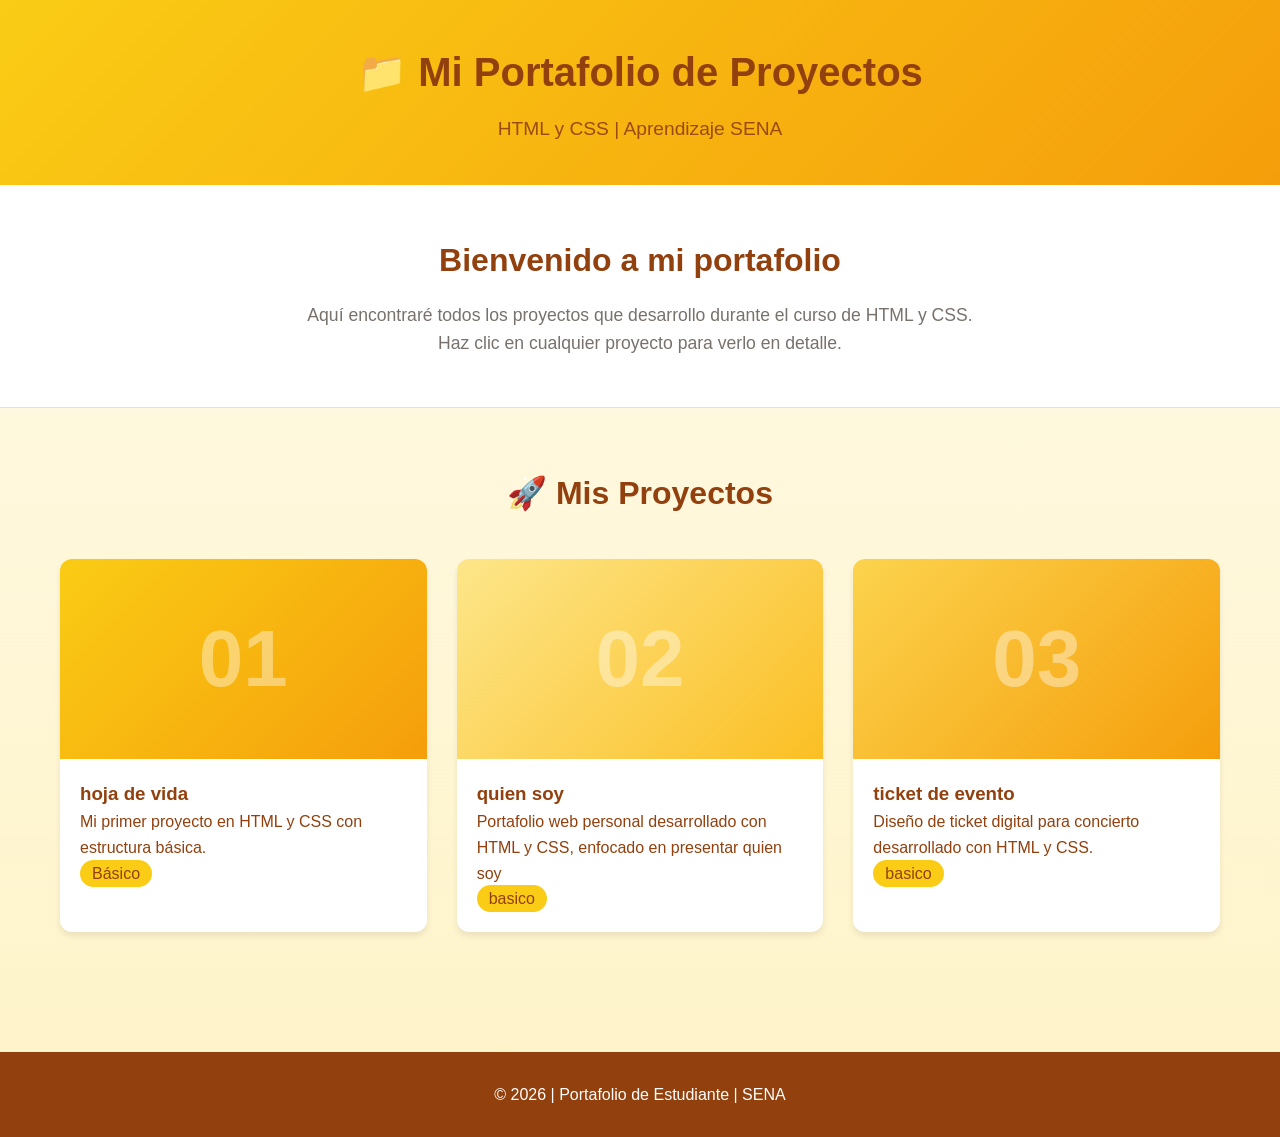
==== index.html @ f0815f57 "Add files via upload" ====
<!DOCTYPE html>
<html lang="es">
<head>
    <meta charset="UTF-8">
    <meta name="viewport" content="width=device-width, initial-scale=1.0">
    <title>Mis Proyectos | Portafolio de Estudiante</title>
    <link rel="stylesheet" href="styles.css">
</head>
<body>
    <!-- Header / Encabezado -->
    <header class="header">
        <div class="container">
            <h1 class="titulo">📁 Mi Portafolio de Proyectos</h1>
            <p class="subtitulo">HTML y CSS | Aprendizaje SENA</p>
        </div>
    </header>

    <!-- Sección Hero - Presentación -->
    <section class="hero">
        <div class="container">
            <h2>Bienvenido a mi portafolio</h2>
            <p>Aquí encontraré todos los proyectos que desarrollo durante el curso de HTML y CSS.</p>
            <p>Haz clic en cualquier proyecto para verlo en detalle.</p>
        </div>
    </section>

    <!-- Galería de Proyectos -->
    <main class="main">
        <div class="container">
            <h2 class="section-title">🚀 Mis Proyectos</h2>

            <div class="galeria">
                <!-- hoja de vida -->
                

                <a href="./proyectos/hoja de vida1/" class="proyecto-card">
                    <div class="proyecto-imagen proyecto-1">
                        <span class="numero-proyecto">01</span>
                        <div class="overlay">
                            <span class="ver-mas">Ver Proyecto →</span>
                        </div>
                    </div>
                    <div class="proyecto-info">
                        <h3>hoja de vida</h3>
                        <p>Mi primer proyecto en HTML y CSS con estructura básica.</p>
                        <span class="etiqueta">Básico</span>
                    </div>
                </a>

                <!-- quien soy -->
                <a href="./proyectos/quien soy1/" class="proyecto-card">
                    <div class="proyecto-imagen proyecto-2">
                        <span class="numero-proyecto">02</span>
                        <div class="overlay">
                            <span class="ver-mas">Ver Proyecto →</span>
                        </div>
                    </div>
                    <div class="proyecto-info">
                        <h3>quien soy</h3>
                        <p>Portafolio web personal desarrollado con HTML y CSS, enfocado en presentar quien soy</p>
                        <span class="etiqueta">basico</span>
                    </div>
                </a>

                <!-- ticket de evento -->
                <a href="./proyectos/ticket evento1/" class="proyecto-card">
                    <div class="proyecto-imagen proyecto-3">
                        <span class="numero-proyecto">03</span>
                        <div class="overlay">
                            <span class="ver-mas">Ver Proyecto →</span>
                        </div>
                    </div>
                    <div class="proyecto-info">
                        <h3>ticket de evento</h3>
                        <p>Diseño de ticket digital para concierto desarrollado con HTML y CSS.</p>
                        <span class="etiqueta">basico</span>
                    </div>
                </a>

               

                <!-- Agregar más proyectos copiando el bloque anterior -->
            </div>
        </div>
    </main>

    <!-- Footer -->
    <footer class="footer">
        <div class="container">
            <p>&copy; 2026 | Portafolio de Estudiante | SENA</p>
        </div>
    </footer>
</body>
</html>
---- styles.css ----
:root {
    --primary: #FACC15;   /* amarillo principal */
    --secondary: #FDE68A; /* amarillo claro */
    --accent: #F59E0B;    /* amarillo más fuerte */
    --dark: #92400E;      /* marrón oscuro */
    --light: #FFFBEB;     /* fondo crema */
    --white: #ffffff;
    --gray: #78716C;      /* gris cálido */
}

/* Reset básico */
* {
    margin: 0;
    padding: 0;
    box-sizing: border-box;
}

body {
    font-family: 'Segoe UI', Tahoma, Geneva, Verdana, sans-serif;
    line-height: 1.6;
    color: var(--dark);
    background: linear-gradient(to bottom, #FFFBEB, #FEF3C7);
}

/* Contenedor central */
.container {
    max-width: 1200px;
    margin: 0 auto;
    padding: 0 20px;
}

/* HEADER */
.header {
    background: linear-gradient(135deg, #FACC15, #F59E0B);
    color: var(--dark);
    padding: 40px 0;
    text-align: center;
    box-shadow: 0 4px 6px rgba(0, 0, 0, 0.1);
}

.header .titulo {
    font-size: 2.5rem;
    margin-bottom: 10px;
}

.header .subtitulo {
    font-size: 1.2rem;
    opacity: 0.9;
}

/* HERO */
.hero {
    background: var(--white);
    padding: 50px 0;
    text-align: center;
    border-bottom: 1px solid #FDE68A;
}

.hero h2 {
    font-size: 2rem;
    color: var(--dark);
    margin-bottom: 15px;
}

.hero p {
    font-size: 1.1rem;
    color: var(--gray);
}

/* MAIN */
.main {
    padding: 60px 0;
}

.section-title {
    font-size: 2rem;
    text-align: center;
    margin-bottom: 40px;
    color: var(--dark);
}

/* GALERÍA */
.galeria {
    display: grid;
    grid-template-columns: repeat(auto-fit, minmax(280px, 1fr));
    gap: 30px;
}

/* TARJETAS */
.proyecto-card {
    background: var(--white);
    border-radius: 12px;
    overflow: hidden;
    box-shadow: 0 4px 6px rgba(0, 0, 0, 0.08);
    transition: transform 0.3s ease, box-shadow 0.3s ease;
    text-decoration: none;
    color: inherit;
}

.proyecto-card:hover {
    transform: translateY(-8px);
    box-shadow: 0 12px 24px rgba(0, 0, 0, 0.12);
}

/* IMÁGENES */
.proyecto-imagen {
    position: relative;
    height: 200px;
    display: flex;
    align-items: center;
    justify-content: center;
}

/* Nuevos gradientes */
.proyecto-1 {
    background: linear-gradient(135deg, #FACC15, #F59E0B);
}

.proyecto-2 {
    background: linear-gradient(135deg, #FDE68A, #FBBF24);
}

.proyecto-3 {
    background: linear-gradient(135deg, #FCD34D, #F59E0B);
}

.proyecto-4 {
    background: linear-gradient(135deg, #FEF3C7, #FACC15);
}

/* Número */
.numero-proyecto {
    font-size: 5rem;
    font-weight: bold;
    color: rgba(255, 255, 255, 0.4);
}

/* Overlay */
.overlay {
    position: absolute;
    width: 100%;
    height: 100%;
    background: rgba(245, 158, 11, 0.8);
    display: flex;
    align-items: center;
    justify-content: center;
    opacity: 0;
}

.proyecto-card:hover .overlay {
    opacity: 1;
}

.ver-mas {
    color: var(--white);
    font-size: 1.2rem;
    font-weight: bold;
}

/* INFO */
.proyecto-info {
    padding: 20px;
}

.etiqueta {
    background: var(--primary);
    color: var(--dark);
    padding: 5px 12px;
    border-radius: 20px;
}

/* FOOTER */
.footer {
    background: #92400E;
    color: var(--white);
    text-align: center;
    padding: 30px 0;
    margin-top: 60px;
}

/* RESPONSIVE */
@media (max-width: 768px) {
    .header .titulo {
        font-size: 1.8rem;
    }

    .hero h2 {
        font-size: 1.5rem;
    }

    .galeria {
        grid-template-columns: 1fr;
    }
}
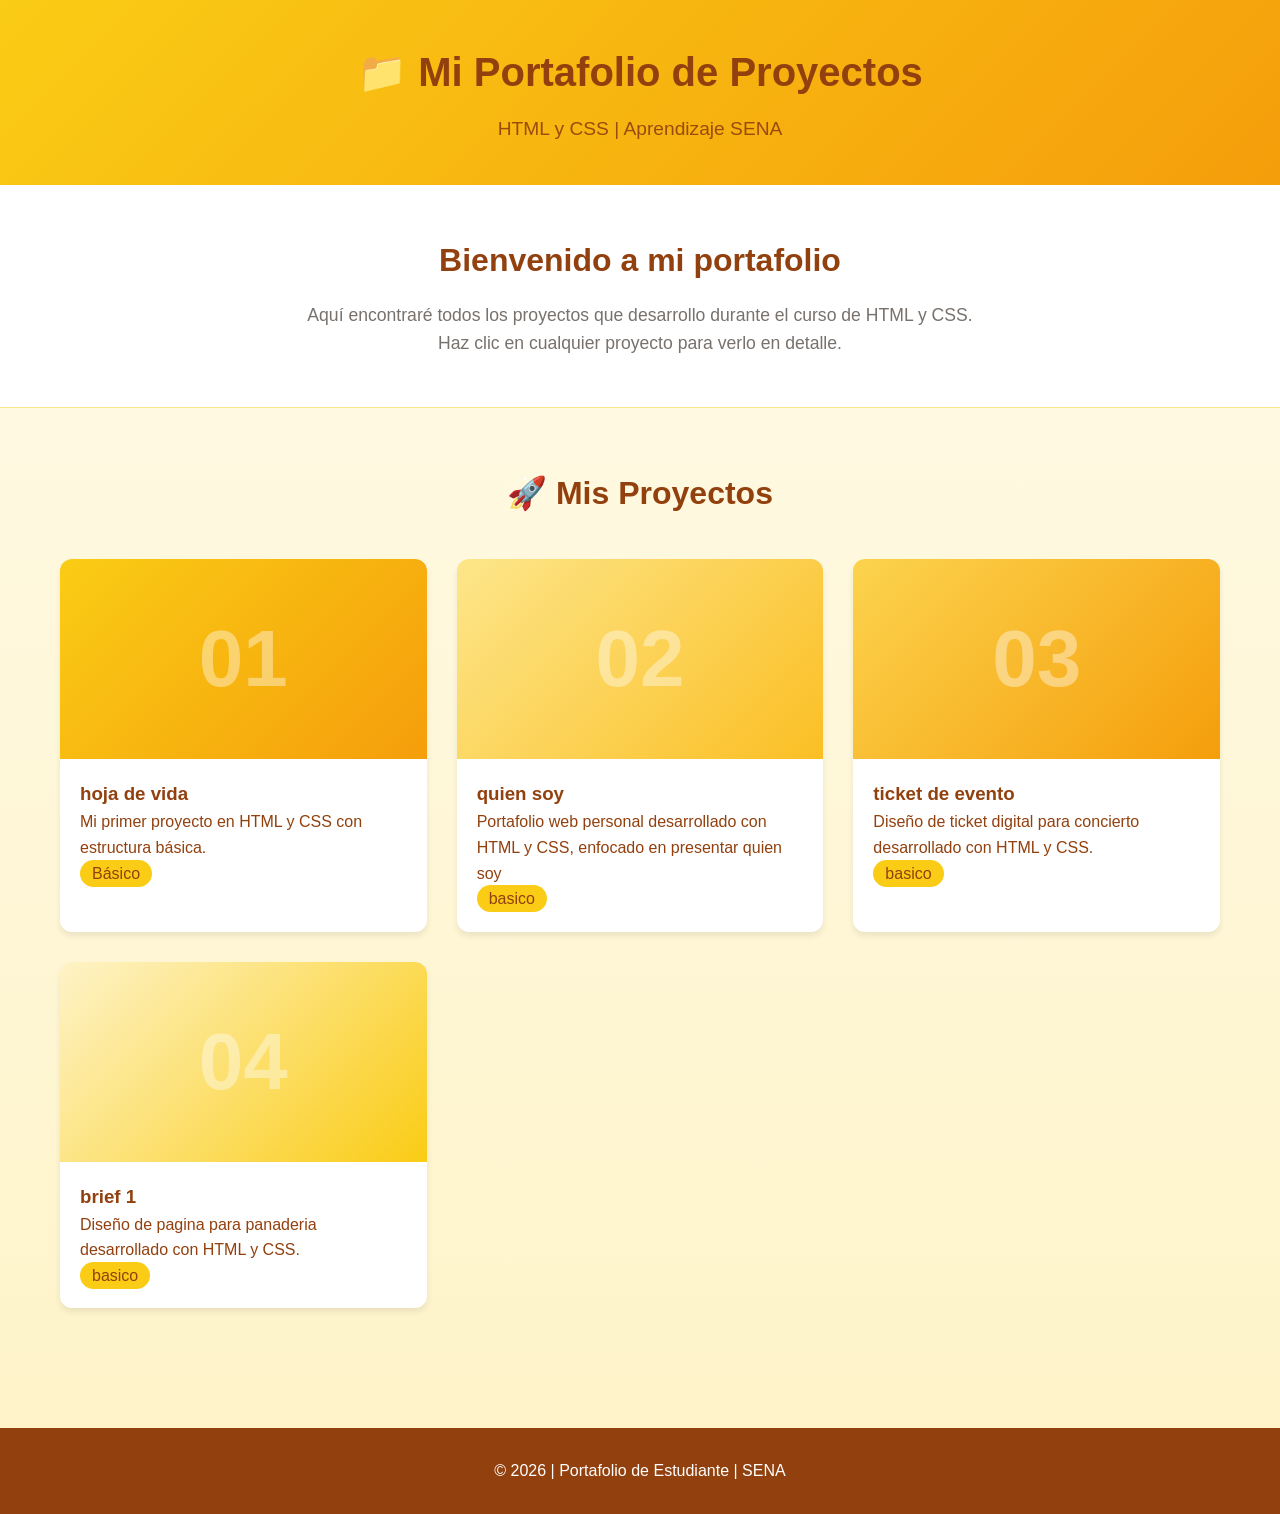
==== commit 83d6953b: "Update index.html" ====
--- a/index.html
+++ b/index.html
@@ -77,6 +77,20 @@
                     </div>
                 </a>
 
+                 <a href="proyectos/panaderia/" class="proyecto-card">
+                    <div class="proyecto-imagen proyecto-4">
+                        <span class="numero-proyecto">04</span>
+                        <div class="overlay">
+                            <span class="ver-mas">Ver Proyecto →</span>
+                        </div>
+                    </div>
+                    <div class="proyecto-info">
+                        <h3>brief 1</h3>
+                        <p>Diseño de pagina para panaderia desarrollado con HTML y CSS.</p>
+                        <span class="etiqueta">basico</span>
+                    </div>
+                </a>
+
                
 
                 <!-- Agregar más proyectos copiando el bloque anterior -->
@@ -91,4 +105,4 @@
         </div>
     </footer>
 </body>
-</html>+</html>
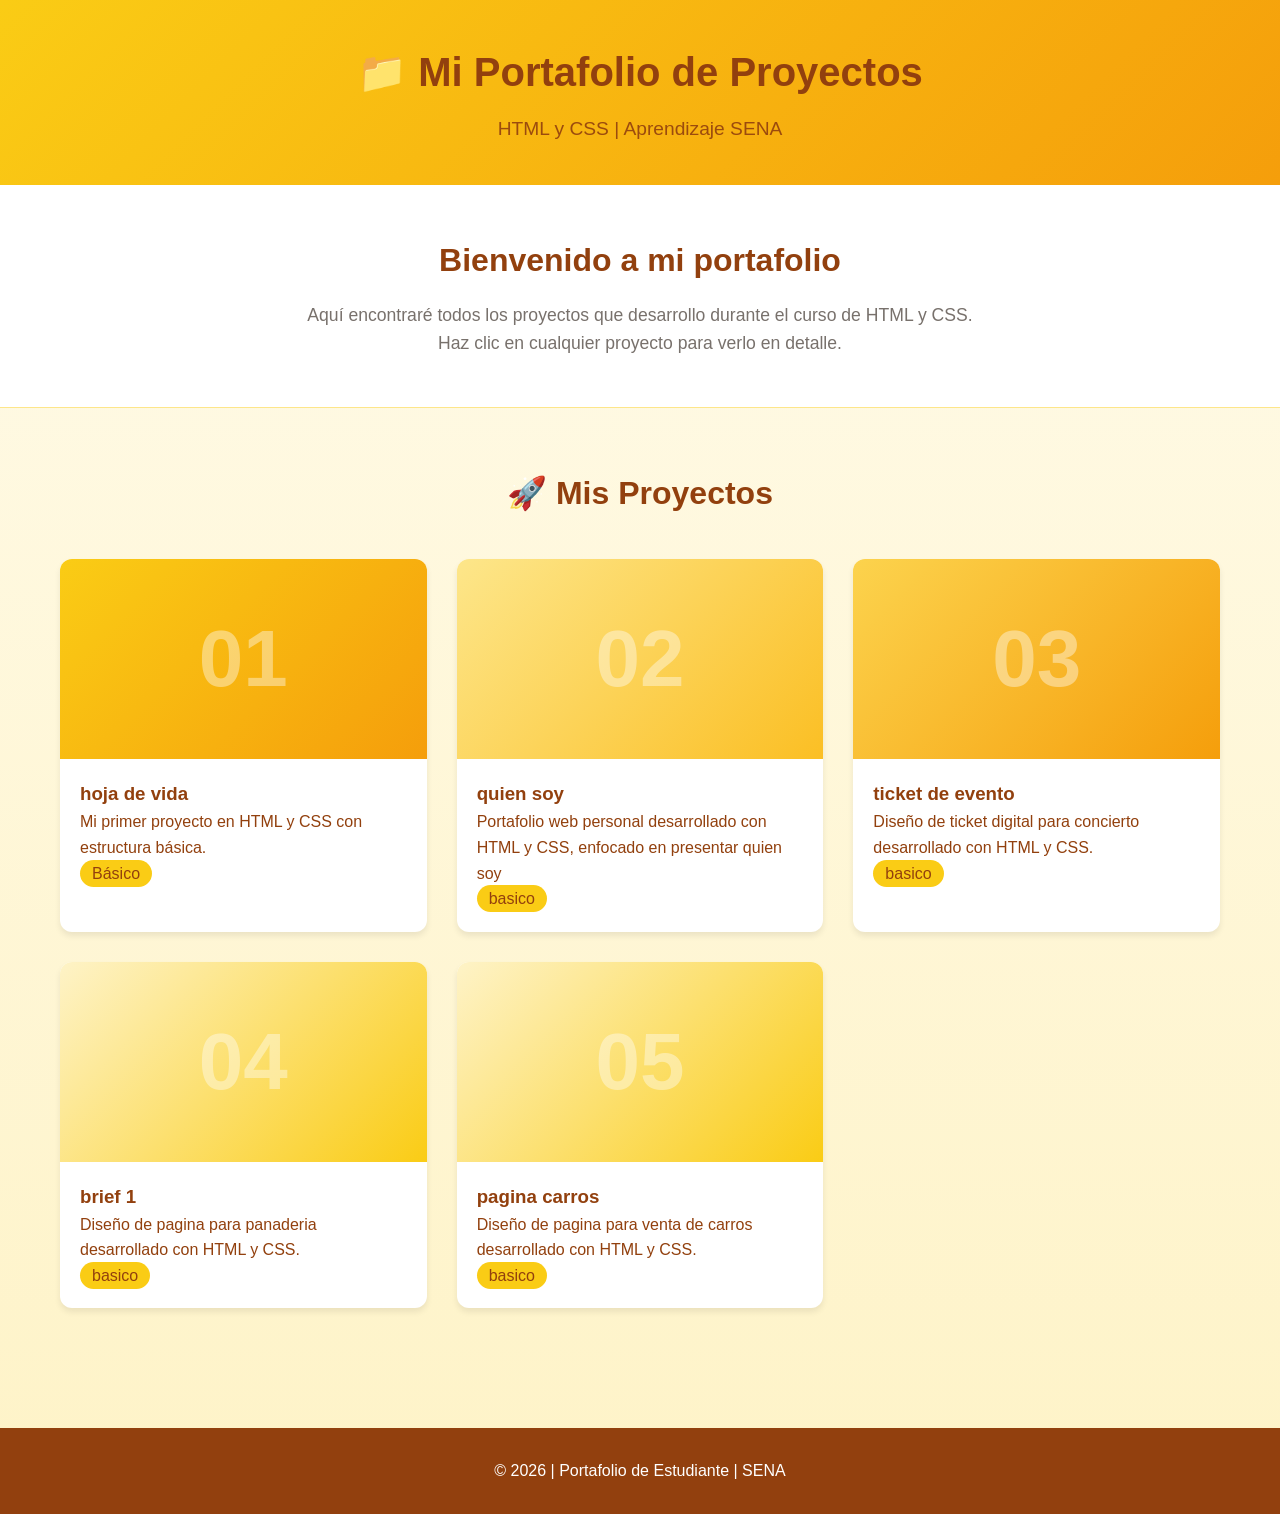
==== commit 7079119b: "Update index.html" ====
--- a/index.html
+++ b/index.html
@@ -77,7 +77,7 @@
                     </div>
                 </a>
 
-                 <a href="proyectos/panaderia/" class="proyecto-card">
+                 <a href="./proyectos/panaderia/" class="proyecto-card">
                     <div class="proyecto-imagen proyecto-4">
                         <span class="numero-proyecto">04</span>
                         <div class="overlay">
@@ -91,9 +91,23 @@
                     </div>
                 </a>
 
-               
+                       </a>
 
-                <!-- Agregar más proyectos copiando el bloque anterior -->
+                 <a href="./proyectos/carros/" class="proyecto-card">
+                    <div class="proyecto-imagen proyecto-4">
+                        <span class="numero-proyecto">05</span>
+                        <div class="overlay">
+                            <span class="ver-mas">Ver Proyecto →</span>
+                        </div>
+                    </div>
+                    <div class="proyecto-info">
+                        <h3>pagina carros</h3>
+                        <p>Diseño de pagina para venta de carros desarrollado con HTML y CSS.</p>
+                        <span class="etiqueta">basico</span>
+                    </div>
+                </a>
+
+                
             </div>
         </div>
     </main>
